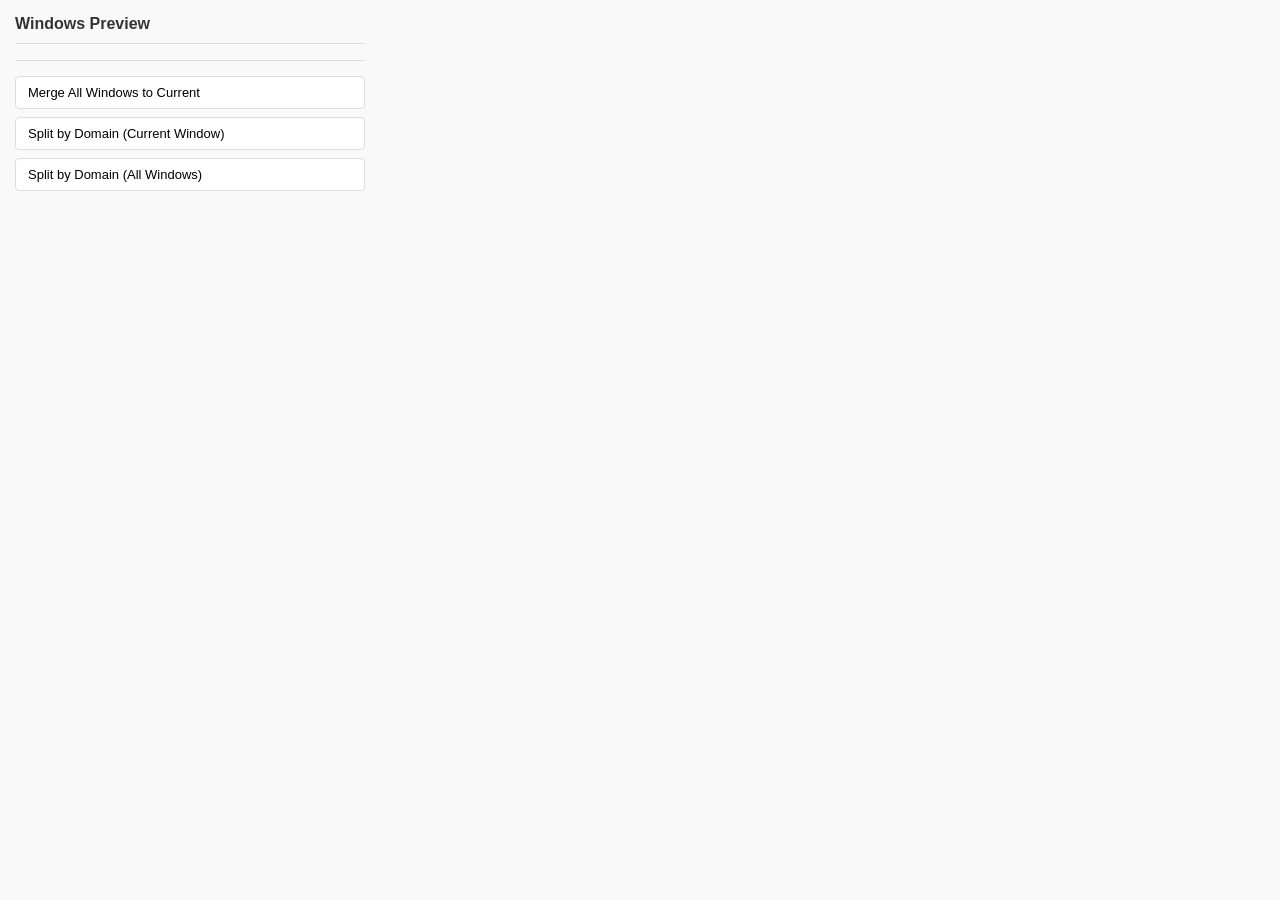
==== popup.html @ 8e209f54 "First init" ====
<!doctype html>
<html>
  <head>
    <meta charset="UTF-8" />
    <style>
      body {
        width: 350px;
        font-family: "Segoe UI", Tahoma, Geneva, Verdana, sans-serif;
        margin: 0;
        padding: 15px;
        background-color: #f9f9f9;
      }
      h3 {
        margin-top: 0;
        color: #333;
        font-size: 16px;
        border-bottom: 1px solid #ddd;
        padding-bottom: 10px;
      }
      .window-item {
        display: flex;
        align-items: center;
        padding: 8px;
        margin-bottom: 5px;
        background: white;
        border: 1px solid #eee;
        border-radius: 6px;
        font-size: 13px;
        box-shadow: 0 1px 3px rgba(0, 0, 0, 0.05);
        cursor: pointer;
        transition: background 0.2s;
        width: 100%;
        text-align: left;
      }
      .window-item:hover {
        background: #f0f0f0;
        border-color: #ccc;
      }
      .window-item .favicon {
        width: 16px;
        height: 16px;
        margin-right: 10px;
      }
      .window-item .details {
        flex-grow: 1;
      }
      .actions {
        display: flex;
        flex-direction: column;
        gap: 8px;
        margin-top: 15px;
        padding-top: 15px;
        border-top: 1px solid #ddd;
      }
      button {
        cursor: pointer;
        padding: 8px 12px;
        border: 1px solid #ddd;
        border-radius: 4px;
        background: #fff;
        transition: background 0.2s;
        font-size: 13px;
        text-align: left;
      }
      button:hover {
        background: #f0f0f0;
      }
      .btn-primary {
        background: #4285f4;
        color: white;
        border: none;
        font-weight: bold;
      }
      .btn-primary:hover {
        background: #357ae8;
      }
    </style>
  </head>
  <body>
    <h3>Windows Preview</h3>
    <div id="window-list"></div>

    <div class="actions">
      <button id="btn-merge">Merge All Windows to Current</button>
      <button id="btn-split-current">Split by Domain (Current Window)</button>
      <button id="btn-split-all">Split by Domain (All Windows)</button>
    </div>

    <script src="popup.js"></script>
  </body>
</html>
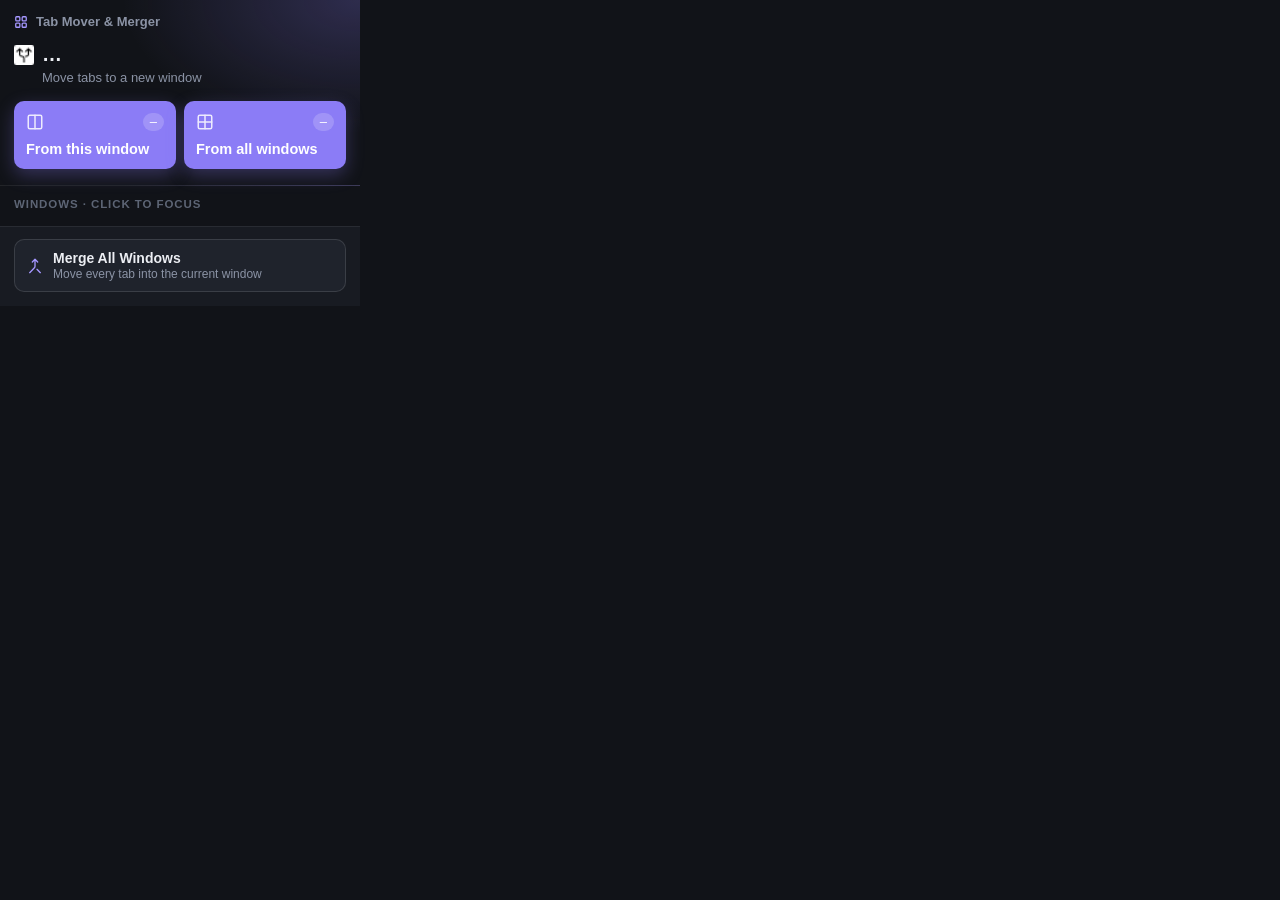
==== commit 519ea2de: "feat: redesign popup and rename to Tab Mover & Merger - Lead with move-by-domain actions showing cur" ====
--- a/popup.html
+++ b/popup.html
@@ -1,90 +1,450 @@
 <!doctype html>
-<html>
+<html lang="en">
   <head>
     <meta charset="UTF-8" />
     <style>
+      :root {
+        --bg: #111318;
+        --panel: #181b22;
+        --panel-raised: #1f232c;
+        --panel-hover: #262b36;
+        --line: rgba(255, 255, 255, 0.07);
+        --line-strong: rgba(255, 255, 255, 0.12);
+        --ink: #eceef3;
+        --muted: #8b93a5;
+        --faint: #5d6575;
+        --accent: #8b7cf6;
+        --accent-strong: #a597ff;
+        --accent-soft: rgba(139, 124, 246, 0.14);
+        --font: -apple-system, BlinkMacSystemFont, "Inter", "Segoe UI", sans-serif;
+        --mono: "SF Mono", "JetBrains Mono", Menlo, Consolas, monospace;
+      }
+
+      * {
+        box-sizing: border-box;
+      }
+
       body {
-        width: 350px;
-        font-family: "Segoe UI", Tahoma, Geneva, Verdana, sans-serif;
+        width: 360px;
         margin: 0;
-        padding: 15px;
-        background-color: #f9f9f9;
-      }
-      h3 {
-        margin-top: 0;
-        color: #333;
-        font-size: 16px;
-        border-bottom: 1px solid #ddd;
-        padding-bottom: 10px;
-      }
-      .window-item {
-        display: flex;
-        align-items: center;
-        padding: 8px;
-        margin-bottom: 5px;
-        background: white;
-        border: 1px solid #eee;
-        border-radius: 6px;
+        font-family: var(--font);
+        font-size: 14px;
+        color: var(--ink);
+        background: var(--bg);
+        -webkit-font-smoothing: antialiased;
+      }
+
+      button {
+        font: inherit;
+        color: inherit;
+        margin: 0;
+      }
+
+      .section-label {
+        display: flex;
+        align-items: center;
+        justify-content: space-between;
+        margin: 0 0 8px;
+        font-size: 11.5px;
+        font-weight: 600;
+        letter-spacing: 0.08em;
+        text-transform: uppercase;
+        color: var(--faint);
+      }
+
+      .section-label span:last-child {
+        font-family: var(--mono);
+        letter-spacing: 0;
+        text-transform: none;
+        font-weight: 400;
+      }
+
+      /* Move by domain: primary feature */
+      .split {
+        padding: 14px 14px 16px;
+        background:
+          radial-gradient(110% 120% at 100% 0%, rgba(139, 124, 246, 0.24), transparent 60%),
+          var(--bg);
+        border-bottom: 1px solid var(--line);
+      }
+
+      .brand {
+        display: flex;
+        align-items: center;
+        gap: 8px;
+        margin-bottom: 14px;
         font-size: 13px;
-        box-shadow: 0 1px 3px rgba(0, 0, 0, 0.05);
+        font-weight: 600;
+        color: var(--muted);
+      }
+
+      .brand svg {
+        width: 14px;
+        height: 14px;
+        color: var(--accent-strong);
+      }
+
+      .domain-info {
+        margin-bottom: 16px;
+      }
+
+      .domain-row {
+        display: flex;
+        align-items: center;
+        gap: 8px;
+        min-width: 0;
+      }
+
+      #current-favicon {
+        width: 20px;
+        height: 20px;
+        flex-shrink: 0;
+      }
+
+      #current-domain {
+        font-size: 20px;
+        font-weight: 650;
+        letter-spacing: -0.02em;
+        white-space: nowrap;
+        overflow: hidden;
+        text-overflow: ellipsis;
+      }
+
+      #domain-hint {
+        margin: 4px 0 0 28px;
+        font-size: 13px;
+        color: var(--muted);
+      }
+
+      .split-buttons {
+        display: grid;
+        grid-template-columns: 1fr 1fr;
+        gap: 8px;
+      }
+
+      .split-buttons button {
+        display: flex;
+        flex-direction: column;
+        align-items: flex-start;
+        gap: 10px;
+        padding: 12px;
+        border: 0;
+        border-radius: 10px;
+        background: var(--accent);
+        color: #fff;
+        text-align: left;
         cursor: pointer;
-        transition: background 0.2s;
+        box-shadow: 0 6px 18px rgba(139, 124, 246, 0.3);
+        transition:
+          background 0.12s ease,
+          transform 0.12s ease,
+          opacity 0.12s ease;
+      }
+
+      .split-buttons button:hover:not(:disabled) {
+        background: var(--accent-strong);
+        transform: translateY(-1px);
+      }
+
+      .split-buttons button:focus-visible {
+        outline: 2px solid #fff;
+        outline-offset: 2px;
+      }
+
+      .split-buttons button:disabled {
+        background: var(--panel-raised);
+        color: var(--faint);
+        box-shadow: none;
+        cursor: not-allowed;
+      }
+
+      .split-buttons .top {
+        display: flex;
+        align-items: center;
+        justify-content: space-between;
         width: 100%;
+      }
+
+      .split-buttons svg {
+        width: 18px;
+        height: 18px;
+        opacity: 0.85;
+      }
+
+      .split-buttons .count {
+        font-family: var(--mono);
+        font-size: 12px;
+        padding: 2px 7px;
+        border-radius: 999px;
+        background: rgba(255, 255, 255, 0.18);
+      }
+
+      .split-buttons button:disabled .count {
+        background: var(--line);
+      }
+
+      .split-buttons .label {
+        display: flex;
+        flex-direction: column;
+        gap: 2px;
+      }
+
+      .split-buttons .label strong {
+        font-size: 14.5px;
+        font-weight: 600;
+      }
+
+      .split-buttons .label span {
+        font-size: 12px;
+        opacity: 0.75;
+      }
+
+      /* Merge: bottom */
+      .merge {
+        padding: 12px 14px 14px;
+        border-top: 1px solid var(--line);
+        background: var(--panel);
+      }
+
+      #btn-merge {
+        display: flex;
+        align-items: center;
+        gap: 10px;
+        width: 100%;
+        padding: 10px 12px;
+        border: 1px solid var(--line-strong);
+        border-radius: 10px;
+        background: var(--panel-raised);
         text-align: left;
-      }
-      .window-item:hover {
-        background: #f0f0f0;
-        border-color: #ccc;
-      }
-      .window-item .favicon {
+        cursor: pointer;
+        transition:
+          background 0.12s ease,
+          border-color 0.12s ease;
+      }
+
+      #btn-merge:hover:not(:disabled) {
+        background: var(--panel-hover);
+        border-color: rgba(139, 124, 246, 0.4);
+      }
+
+      #btn-merge:focus-visible {
+        outline: 2px solid var(--accent);
+        outline-offset: 1px;
+      }
+
+      #btn-merge:disabled {
+        color: var(--faint);
+        cursor: not-allowed;
+      }
+
+      #btn-merge svg {
         width: 16px;
         height: 16px;
-        margin-right: 10px;
-      }
+        color: var(--accent-strong);
+        flex-shrink: 0;
+      }
+
+      #btn-merge:disabled svg {
+        color: var(--faint);
+      }
+
+      #btn-merge .label {
+        flex: 1;
+        display: flex;
+        flex-direction: column;
+        gap: 1px;
+      }
+
+      #btn-merge .label strong {
+        font-weight: 600;
+      }
+
+      #btn-merge .label span {
+        font-size: 12px;
+        color: var(--muted);
+      }
+
+      /* Preview: tertiary */
+      .preview {
+        padding: 12px 8px 8px;
+      }
+
+      .preview .section-label {
+        padding: 0 6px;
+      }
+
+      #window-list {
+        max-height: 200px;
+        overflow-y: auto;
+        display: flex;
+        flex-direction: column;
+        gap: 2px;
+      }
+
+      #window-list::-webkit-scrollbar {
+        width: 6px;
+      }
+
+      #window-list::-webkit-scrollbar-thumb {
+        background: var(--line-strong);
+        border-radius: 999px;
+      }
+
+      .window-item {
+        position: relative;
+        display: flex;
+        align-items: center;
+        gap: 10px;
+        width: 100%;
+        padding: 7px 8px;
+        border: 0;
+        border-radius: 8px;
+        background: transparent;
+        text-align: left;
+        cursor: pointer;
+        transition: background 0.12s ease;
+      }
+
+      .window-item:hover,
+      .window-item:focus-visible {
+        background: var(--panel-hover);
+        outline: none;
+      }
+
+      .window-item.is-current {
+        background: var(--accent-soft);
+      }
+
+      .window-item.is-current::before {
+        content: "";
+        position: absolute;
+        left: 0;
+        top: 8px;
+        bottom: 8px;
+        width: 3px;
+        border-radius: 0 3px 3px 0;
+        background: var(--accent);
+      }
+
+      .window-item .favicon {
+        width: 24px;
+        height: 24px;
+        padding: 4px;
+        border-radius: 6px;
+        flex-shrink: 0;
+        background: var(--panel-raised);
+      }
+
       .window-item .details {
-        flex-grow: 1;
-      }
-      .actions {
+        flex: 1;
+        min-width: 0;
         display: flex;
         flex-direction: column;
-        gap: 8px;
-        margin-top: 15px;
-        padding-top: 15px;
-        border-top: 1px solid #ddd;
-      }
-      button {
-        cursor: pointer;
-        padding: 8px 12px;
-        border: 1px solid #ddd;
-        border-radius: 4px;
-        background: #fff;
-        transition: background 0.2s;
-        font-size: 13px;
-        text-align: left;
-      }
-      button:hover {
-        background: #f0f0f0;
-      }
-      .btn-primary {
-        background: #4285f4;
-        color: white;
-        border: none;
-        font-weight: bold;
-      }
-      .btn-primary:hover {
-        background: #357ae8;
+        gap: 1px;
+      }
+
+      .window-item .details strong {
+        font-size: 13.5px;
+        font-weight: 600;
+      }
+
+      .window-item .details .meta {
+        font-size: 12px;
+        color: var(--muted);
+        white-space: nowrap;
+        overflow: hidden;
+        text-overflow: ellipsis;
+      }
+
+      .tab-badge {
+        flex-shrink: 0;
+        font-family: var(--mono);
+        font-size: 11.5px;
+        color: var(--muted);
+      }
+
+      .window-item.is-current .tab-badge {
+        color: var(--accent-strong);
+      }
+
+      .empty-state {
+        padding: 16px 12px;
+        text-align: center;
+        color: var(--muted);
       }
     </style>
   </head>
   <body>
-    <h3>Windows Preview</h3>
-    <div id="window-list"></div>
-
-    <div class="actions">
-      <button id="btn-merge">Merge All Windows to Current</button>
-      <button id="btn-split-current">Split by Domain (Current Window)</button>
-      <button id="btn-split-all">Split by Domain (All Windows)</button>
-    </div>
+    <section class="split">
+      <div class="brand">
+        <svg viewBox="0 0 24 24" fill="none" stroke="currentColor" stroke-width="2.2" stroke-linecap="round" stroke-linejoin="round" aria-hidden="true">
+          <rect x="3" y="3" width="7" height="7" rx="1.5"></rect>
+          <rect x="14" y="3" width="7" height="7" rx="1.5"></rect>
+          <rect x="3" y="14" width="7" height="7" rx="1.5"></rect>
+          <rect x="14" y="14" width="7" height="7" rx="1.5"></rect>
+        </svg>
+        Tab Mover &amp; Merger
+      </div>
+
+      <div class="domain-info">
+        <div class="domain-row">
+          <img id="current-favicon" src="icons/icon16.png" alt="" />
+          <strong id="current-domain">…</strong>
+        </div>
+        <p id="domain-hint">Move tabs to a new window</p>
+      </div>
+
+      <div class="split-buttons">
+        <button id="btn-split-current" type="button">
+          <span class="top">
+            <svg viewBox="0 0 24 24" fill="none" stroke="currentColor" stroke-width="2" stroke-linecap="round" stroke-linejoin="round" aria-hidden="true">
+              <rect x="3" y="3" width="18" height="18" rx="2"></rect>
+              <path d="M12 3v18"></path>
+            </svg>
+            <span class="count" id="count-current">–</span>
+          </span>
+          <span class="label">
+            <strong>From this window</strong>
+          </span>
+        </button>
+
+        <button id="btn-split-all" type="button">
+          <span class="top">
+            <svg viewBox="0 0 24 24" fill="none" stroke="currentColor" stroke-width="2" stroke-linecap="round" stroke-linejoin="round" aria-hidden="true">
+              <rect x="3" y="3" width="18" height="18" rx="2"></rect>
+              <path d="M12 3v18"></path>
+              <path d="M3 12h18"></path>
+            </svg>
+            <span class="count" id="count-all">–</span>
+          </span>
+          <span class="label">
+            <strong>From all windows</strong>
+          </span>
+        </button>
+      </div>
+    </section>
+
+    <section class="preview">
+      <p class="section-label">
+        <span>Windows · click to focus</span>
+        <span id="window-count"></span>
+      </p>
+      <div id="window-list"></div>
+    </section>
+
+    <section class="merge">
+      <button id="btn-merge" type="button">
+        <svg viewBox="0 0 24 24" fill="none" stroke="currentColor" stroke-width="2" stroke-linecap="round" stroke-linejoin="round" aria-hidden="true">
+          <path d="m8 6 4-4 4 4"></path>
+          <path d="M12 2v10.3a4 4 0 0 1-1.17 2.83L4 22"></path>
+          <path d="m20 22-5-5"></path>
+        </svg>
+        <span class="label">
+          <strong>Merge All Windows</strong>
+          <span id="merge-hint">Move every tab into the current window</span>
+        </span>
+      </button>
+    </section>
 
     <script src="popup.js"></script>
   </body>
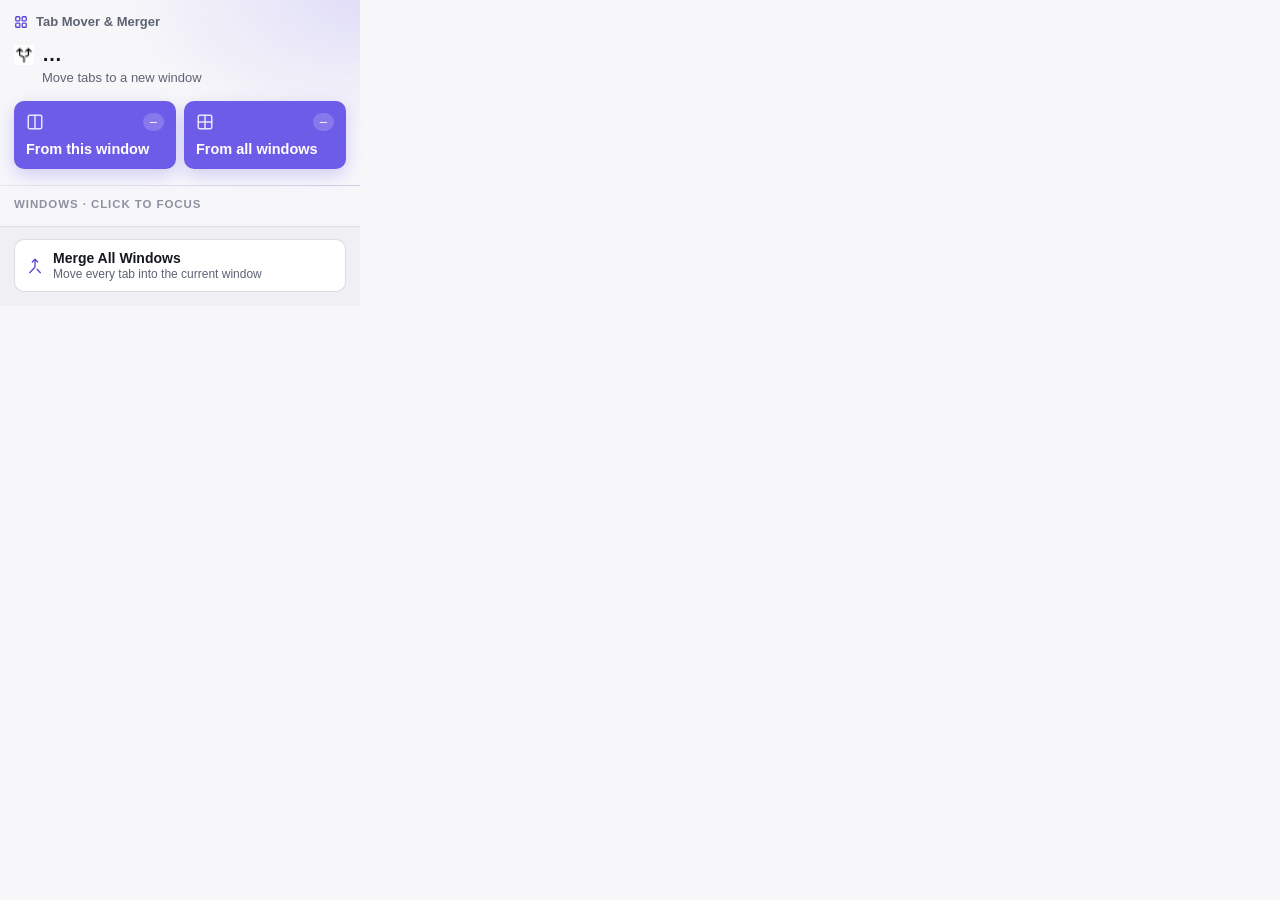
==== commit de116526: "chore: add dark/light theme" ====
--- a/popup.html
+++ b/popup.html
@@ -16,8 +16,35 @@
         --accent: #8b7cf6;
         --accent-strong: #a597ff;
         --accent-soft: rgba(139, 124, 246, 0.14);
+        --accent-glow: rgba(139, 124, 246, 0.24);
+        --accent-shadow: rgba(139, 124, 246, 0.3);
+        --accent-border: rgba(139, 124, 246, 0.4);
+        --focus-ring: #fff;
+        color-scheme: dark;
         --font: -apple-system, BlinkMacSystemFont, "Inter", "Segoe UI", sans-serif;
         --mono: "SF Mono", "JetBrains Mono", Menlo, Consolas, monospace;
+      }
+
+      @media (prefers-color-scheme: light) {
+        :root {
+          --bg: #f7f7fa;
+          --panel: #efeff4;
+          --panel-raised: #ffffff;
+          --panel-hover: #e9e8f2;
+          --line: rgba(20, 22, 40, 0.08);
+          --line-strong: rgba(20, 22, 40, 0.14);
+          --ink: #16181f;
+          --muted: #5c6373;
+          --faint: #8b91a0;
+          --accent: #6d5ce8;
+          --accent-strong: #5646d4;
+          --accent-soft: rgba(109, 92, 232, 0.1);
+          --accent-glow: rgba(109, 92, 232, 0.16);
+          --accent-shadow: rgba(109, 92, 232, 0.28);
+          --accent-border: rgba(109, 92, 232, 0.45);
+          --focus-ring: #16181f;
+          color-scheme: light;
+        }
       }
 
       * {
@@ -63,7 +90,7 @@
       .split {
         padding: 14px 14px 16px;
         background:
-          radial-gradient(110% 120% at 100% 0%, rgba(139, 124, 246, 0.24), transparent 60%),
+          radial-gradient(110% 120% at 100% 0%, var(--accent-glow), transparent 60%),
           var(--bg);
         border-bottom: 1px solid var(--line);
       }
@@ -134,7 +161,7 @@
         color: #fff;
         text-align: left;
         cursor: pointer;
-        box-shadow: 0 6px 18px rgba(139, 124, 246, 0.3);
+        box-shadow: 0 6px 18px var(--accent-shadow);
         transition:
           background 0.12s ease,
           transform 0.12s ease,
@@ -147,14 +174,14 @@
       }
 
       .split-buttons button:focus-visible {
-        outline: 2px solid #fff;
+        outline: 2px solid var(--focus-ring);
         outline-offset: 2px;
       }
 
       .split-buttons button:disabled {
         background: var(--panel-raised);
         color: var(--faint);
-        box-shadow: none;
+        box-shadow: inset 0 0 0 1px var(--line);
         cursor: not-allowed;
       }
 
@@ -224,7 +251,7 @@
 
       #btn-merge:hover:not(:disabled) {
         background: var(--panel-hover);
-        border-color: rgba(139, 124, 246, 0.4);
+        border-color: var(--accent-border);
       }
 
       #btn-merge:focus-visible {
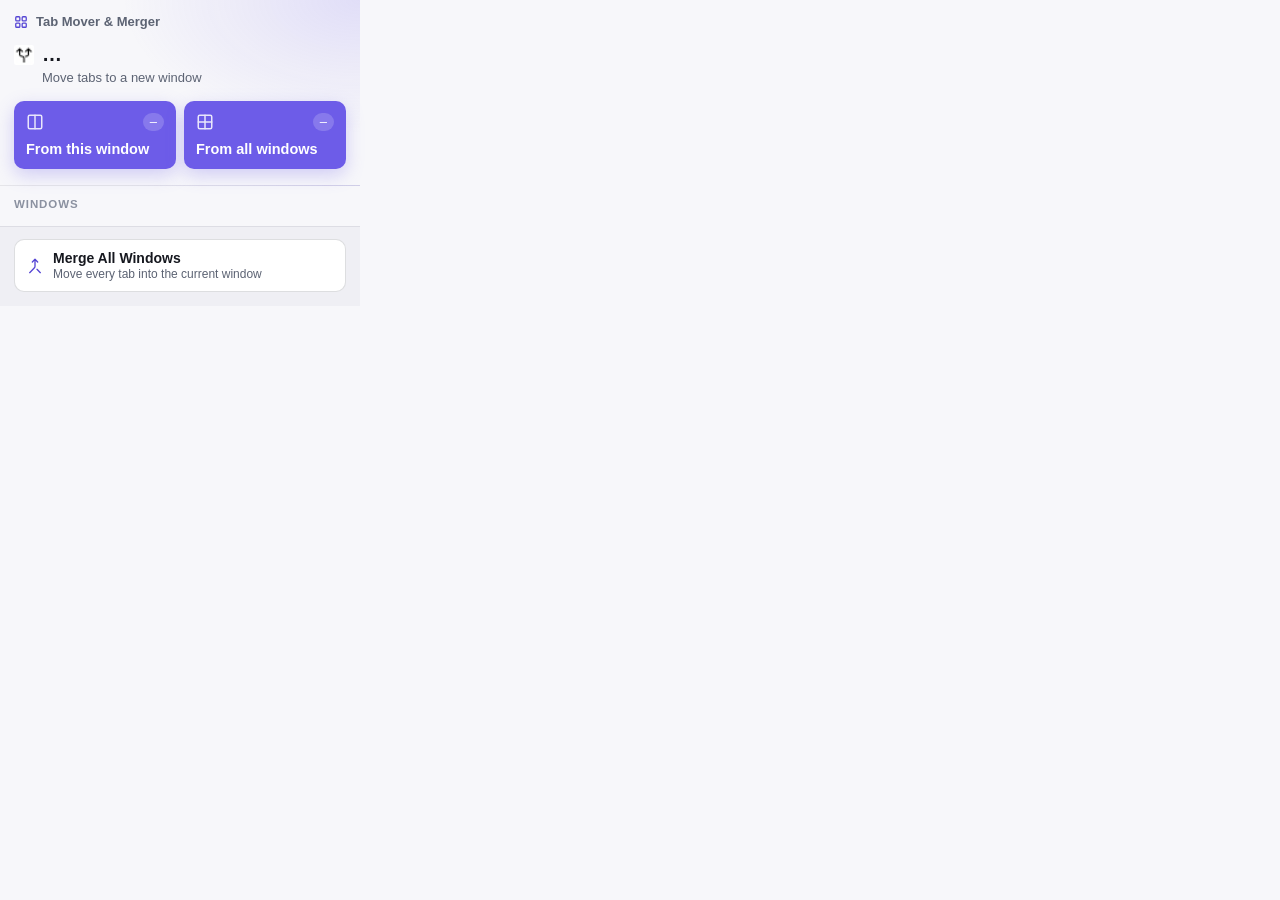
==== commit 91438b16: "feat: send the current tab or merge one window from the list Co-authored-by: Cursor <cursoragent@cur" ====
--- a/popup.html
+++ b/popup.html
@@ -321,21 +321,71 @@
         position: relative;
         display: flex;
         align-items: center;
+        gap: 4px;
+        width: 100%;
+        padding-right: 4px;
+        border-radius: 8px;
+        transition: background 0.12s ease;
+      }
+
+      .window-main {
+        display: flex;
+        align-items: center;
         gap: 10px;
-        width: 100%;
+        flex: 1;
+        min-width: 0;
         padding: 7px 8px;
         border: 0;
         border-radius: 8px;
         background: transparent;
         text-align: left;
         cursor: pointer;
-        transition: background 0.12s ease;
-      }
-
-      .window-item:hover,
-      .window-item:focus-visible {
+      }
+
+      .window-main:hover,
+      .window-main:focus-visible {
         background: var(--panel-hover);
         outline: none;
+      }
+
+      .window-item.is-current .window-main:hover,
+      .window-item.is-current .window-main:focus-visible {
+        background: transparent;
+      }
+
+      .window-actions {
+        display: flex;
+        flex-shrink: 0;
+        gap: 4px;
+      }
+
+      .window-actions button {
+        padding: 4px 7px;
+        border: 1px solid var(--line-strong);
+        border-radius: 7px;
+        background: var(--panel-raised);
+        font-size: 11.5px;
+        font-weight: 600;
+        line-height: 1.2;
+        cursor: pointer;
+        transition:
+          background 0.12s ease,
+          border-color 0.12s ease;
+      }
+
+      .window-actions button:hover:not(:disabled) {
+        background: var(--panel-hover);
+        border-color: var(--accent-border);
+      }
+
+      .window-actions button:focus-visible {
+        outline: 2px solid var(--accent);
+        outline-offset: 1px;
+      }
+
+      .window-actions button:disabled {
+        color: var(--faint);
+        cursor: not-allowed;
       }
 
       .window-item.is-current {
@@ -453,7 +503,7 @@
 
     <section class="preview">
       <p class="section-label">
-        <span>Windows · click to focus</span>
+        <span>Windows</span>
         <span id="window-count"></span>
       </p>
       <div id="window-list"></div>
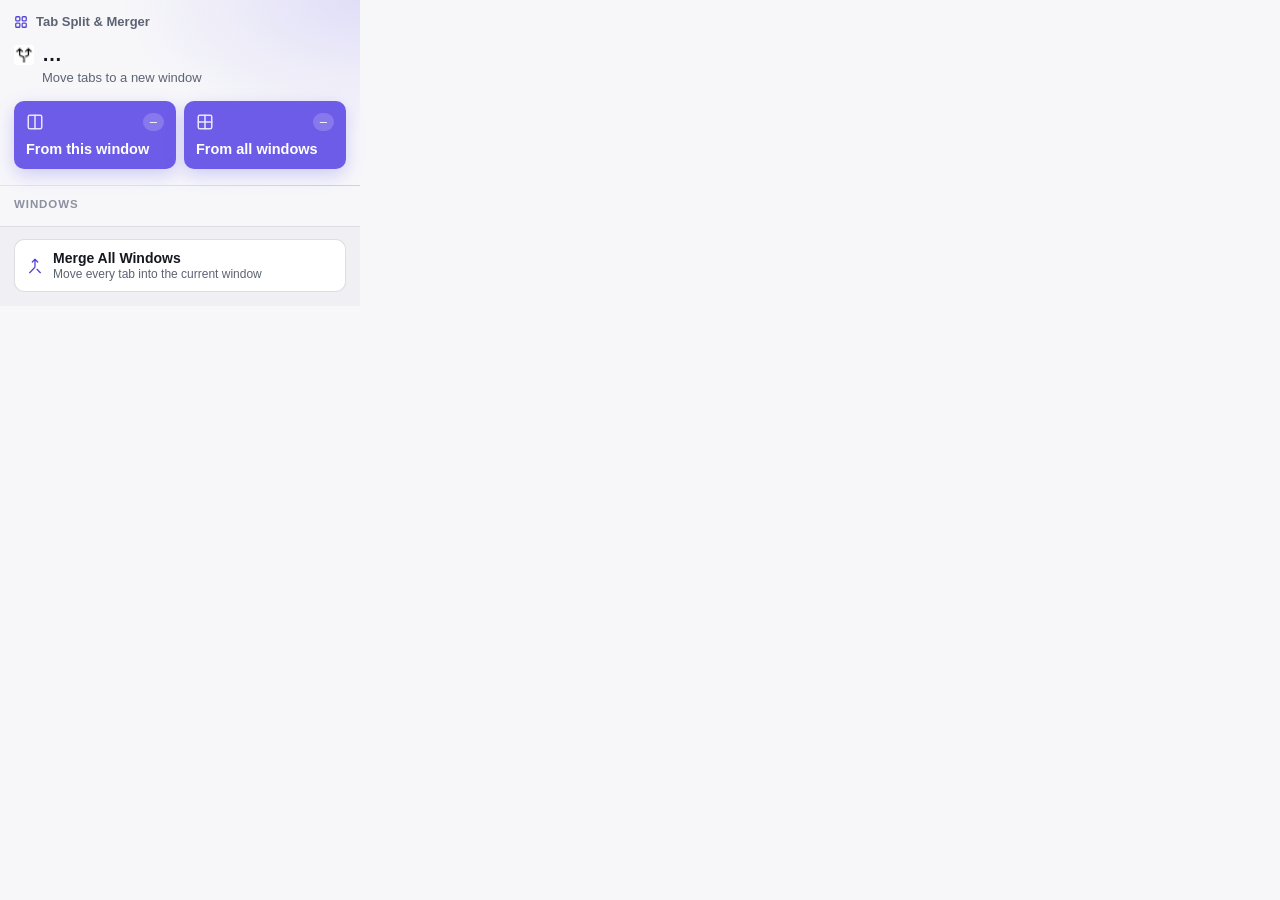
==== commit b3be1d51: "Rename to Tab Split & Merger and relabel Send as Move. Refresh store screenshots and covers to match" ====
--- a/popup.html
+++ b/popup.html
@@ -460,7 +460,7 @@
           <rect x="3" y="14" width="7" height="7" rx="1.5"></rect>
           <rect x="14" y="14" width="7" height="7" rx="1.5"></rect>
         </svg>
-        Tab Mover &amp; Merger
+        Tab Split &amp; Merger
       </div>
 
       <div class="domain-info">
